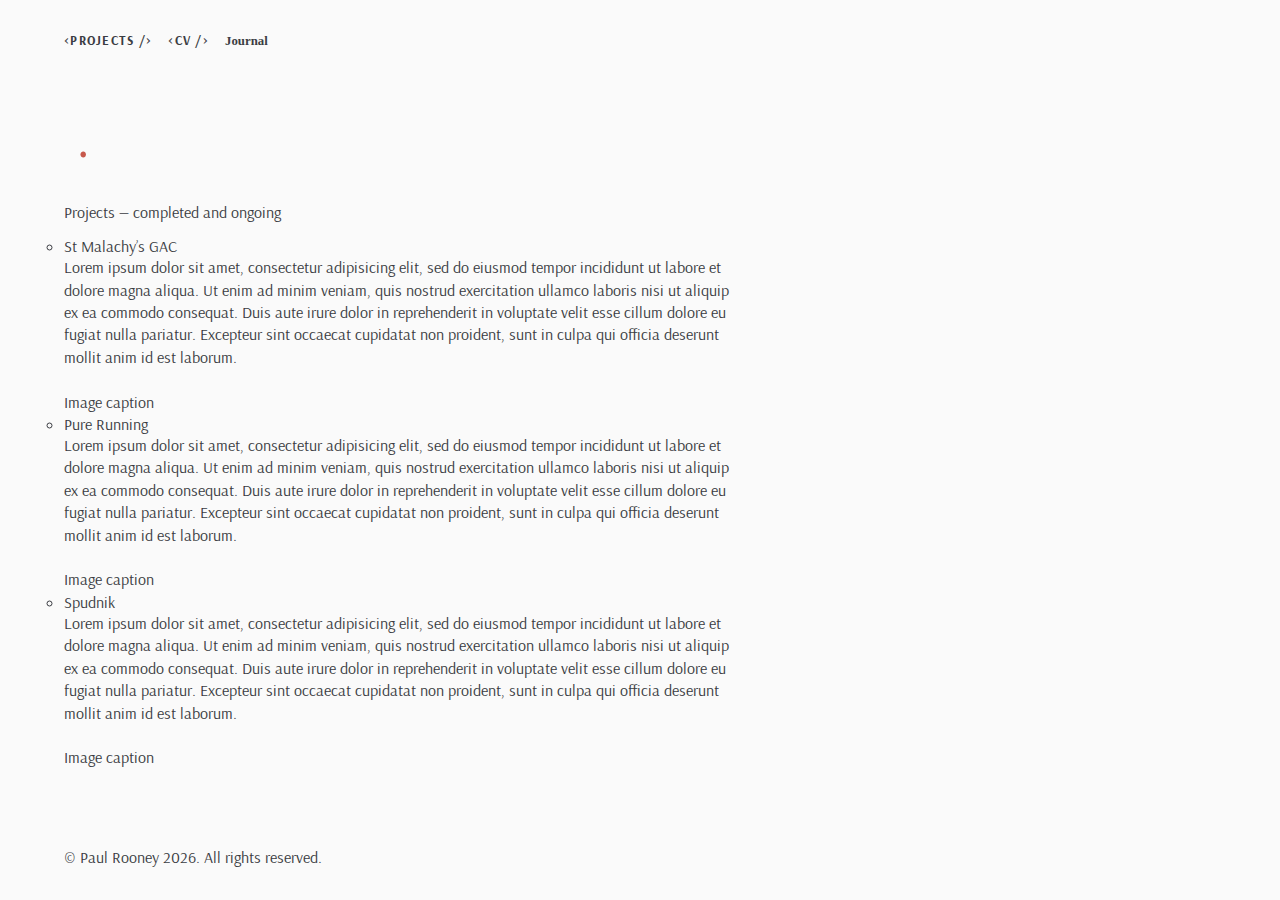
==== index.html @ 32b8b83a "Added new nav link" ====
<!DOCTYPE html>
<html lang="en" class="no-js">
<head>
  <meta charset="UTF-8">
  <meta name="viewport" content="width=device-width">

  <title>Home &middot; Paul Rooney</title>

  <link rel="preconnect" href="https://fonts.googleapis.com">
  <link rel="preconnect" href="https://fonts.gstatic.com" crossorigin>
  <link href="https://fonts.googleapis.com/css2?family=Arsenal:ital,wght@0,400;0,700;1,400&display=swap" rel="stylesheet">
  <link rel="stylesheet" href="./reset.css">
  <link rel="stylesheet" href="./typography.css">
  <link rel="stylesheet" href="./styles.css">

  <meta name="description" content="This is the personal website of Paul Rooney, a front-end web developer and designer based in Belfast, Northern Ireland">
  <link rel="canonical" href="https://www.paul-rooney.github.io">

  <!-- <link rel="icon" href="/favicon.ico">
  <link rel="icon" href="/favicon.svg" type="image/svg+xml"> -->
  <meta name="theme-color" content="#C7584B" media="(prefers-color-scheme: light)">
  <meta name="theme-color" content="#D66B74" media="(prefers-color-scheme: dark)">
</head>

<body class="body">
  <nav class="nav">
    <ul class="nav__menu">
      <li class="nav__item">
        <a href="./" class="nav__link">&lt;projects /&gt;</a>
      </li>
      <!-- <li class="nav__item">
        <a href="./thoughts" class="nav__link">Thoughts</a>
      </li> -->
      <li class="nav__item">
        <a href="./cv" class="nav__link">&lt;cv /&gt;</a>
      </li>
      <li class="nav__item">
        <a href="./journal" class="nav__link nav__link--highlight">Journal</a>
      </li>
    </ul>
  </nav>

  <header class="header">
    <!-- <h1 class="page__heading">Paul Rooney</h1>
    <h2 class="page__subheading">
      <span class="page__subheading__highlight">Front-end developer</span> in <span class="page__subheading__highlight">Belfast</span>
    </h2> -->
    <h1 class="page__heading">&nbsp;</h1>
    <h2 class="page__subheading">
      <span class="page__subheading__highlight">&nbsp;</span>
    </h2>
  </header>

  <main class="main">
    <section>
      <h2>Projects &mdash; completed and ongoing</h2>
    </section>
    <ul class="portfolio">
      <li class="portfolio__project">
        <h3>St Malachy’s GAC</h3>
        <p>Lorem ipsum dolor sit amet, consectetur adipisicing elit, sed do eiusmod tempor incididunt ut labore et dolore magna aliqua. Ut enim ad minim veniam, quis nostrud exercitation ullamco laboris nisi ut aliquip ex ea commodo consequat. Duis aute irure dolor in reprehenderit in voluptate velit esse cillum dolore eu fugiat nulla pariatur. Excepteur sint occaecat cupidatat non proident, sunt in culpa qui officia deserunt mollit anim id est laborum.</p>
        <figure>
          <picture>
            <img src="https://source.unsplash.com/random" alt="">
            <figcaption>Image caption</figcaption>
          </picture>
        </figure>
      </li>

      <li class="portfolio__project">
        <h3>Pure Running</h3>
        <p>Lorem ipsum dolor sit amet, consectetur adipisicing elit, sed do eiusmod tempor incididunt ut labore et dolore magna aliqua. Ut enim ad minim veniam, quis nostrud exercitation ullamco laboris nisi ut aliquip ex ea commodo consequat. Duis aute irure dolor in reprehenderit in voluptate velit esse cillum dolore eu fugiat nulla pariatur. Excepteur sint occaecat cupidatat non proident, sunt in culpa qui officia deserunt mollit anim id est laborum.</p>
        <figure>
          <picture>
            <img src="https://source.unsplash.com/random" alt="">
            <figcaption>Image caption</figcaption>
          </picture>
        </figure>
      </li>

      <li class="portfolio__project">
        <h3>Spudnik</h3>
        <p>Lorem ipsum dolor sit amet, consectetur adipisicing elit, sed do eiusmod tempor incididunt ut labore et dolore magna aliqua. Ut enim ad minim veniam, quis nostrud exercitation ullamco laboris nisi ut aliquip ex ea commodo consequat. Duis aute irure dolor in reprehenderit in voluptate velit esse cillum dolore eu fugiat nulla pariatur. Excepteur sint occaecat cupidatat non proident, sunt in culpa qui officia deserunt mollit anim id est laborum.</p>
        <figure>
          <picture>
            <img src="https://source.unsplash.com/random" alt="">
            <figcaption>Image caption</figcaption>
          </picture>
        </figure>
      </li>
    </ul>
  </main>

  <footer class="footer">
    <p><small>&copy; Paul Rooney <span id="date"></span>. All rights reserved.</small></p>
  </footer>

  <script async>
    document.body.querySelector('#date').textContent = new Date().getFullYear();
  </script>
</body>
</html>
---- typography.css ----
h1,
h2,
h3,
h4 {
  line-height: 1.2;
  font-family: var(--font);
  margin: 0;
}

ul {
  list-style: circle;
  padding-left: 0;
  margin: 0;
}

p,
li {
  font-family: var(--font-body);
  font-size: 1rem;
  margin: 0;
  max-width: 75ch;
}

a {
  color: inherit;
}

  a:focus,
  a:hover {
    color: var(--color-accent);
  }

address {
  font-style: normal;
}

time {
  font-style: italic;
}



.page__heading {
  font-size: 3rem;
  letter-spacing: -.0375em;
  margin-top: 3rem;
  margin-bottom: 2rem;
}

  .page__heading::after {
    content: '.';
    color: var(--color-accent);
  }

  .page__subheading {
    font-size: 1.5rem;
    font-weight: normal;
    letter-spacing: -.025em;
  }

    .page__subheading__highlight {
      color: var(--color-accent);
      font-weight: bold;
    }

@media (min-width: 900px) {

    .subsection__header {
      text-align: right;
    }

}
---- styles.css ----
:root {
  --color-accent: #C7584B;
  --gap: 2rem;
}

html:focus-within {
  scroll-behavior: smooth;
}

body {
  background-color: #FAFAFA;
  color: #3B3D43;
}

@media (prefers-color-scheme: dark) {

  body {
    --color-accent: #D66B74;
    background-color: #282C34;
    color: #A8AFBB;
  }
 
}

.body {
  display: grid;
  font-family: 'Arsenal', -apple-system, BlinkMacSystemFont, 'Segoe UI', Roboto, Helvetica, Arial, sans-serif, 'Apple Color Emoji', 'Segoe UI Emoji', 'Segoe UI Symbol';
  grid-template-columns: 1fr;
  grid-template-rows: min-content   /*  NAV   */
                      min-content   /* HEADER */
                      1fr           /*  MAIN  */
                      min-content;  /* FOOTER */
  line-height: 1.4;
  margin: 0;
  min-height: 100vh;
  text-rendering: optimizeLegibility;
}

  .nav,
  .header,
  .main,
  .footer {
    align-items: baseline;
    display: grid;
    grid-template-columns: minmax(var(--gap), 1fr)
                           minmax(min-content, 1200px)
                           minmax(var(--gap), 1fr);
  }

    .nav > *,
    .header > *,
    .main > *,
    .footer > * {
      grid-column: 2;
    }

  .footer > * {
    /* justify-self: end; */
    margin-top: 4rem;
    margin-bottom: 2rem;
    /* text-align: right; */
  }



  .nav {}

    .nav__menu {
      justify-content: flex-start;
      display: flex;
      list-style: none;
      margin-top: 2rem;
    }

      .nav__item {
        font-size: .8rem;
        font-weight: bold;
        letter-spacing: .1em;
        text-transform: uppercase;
      }

        .nav__item:not(:last-of-type) {
          margin-right: 1rem;
        }

          .nav__link {
            position: relative;
            text-decoration: none;
          }

          .nav__link--highlight {
            font-family: 'Yellowtail', cursive;
            letter-spacing: normal;
            text-transform: none;
            transform: rotateX(-2deg);
          }

            .nav__link::after {
              background-color: currentColor;
              content: '';
              height: 2px;
              position: absolute;
              top: calc(100% + 2px);
              left: 0;
              width: 100%;
              transform: scaleX(0);
            }

              .nav__link:focus::after,
              .nav__link:hover::after {
                transform: scaleX(1);
                transition: transform 125ms ease;
              }



  .section {}

    .section__heading {
      font-size: 1rem;
      letter-spacing: .1em;
      margin-top: 4rem;
      margin-bottom: 2rem;
      position: relative;
      text-transform: uppercase;
    }

      .section__heading::after {
        content: '';
        position: absolute;
        width: 5mm;
        height: 1px;
        background-color: var(--color-accent);
        bottom: -1em;
        left: 0;
      }

    .section__content {
      margin-top: 1rem;
    }



    .subsection {}

      .subsection__heading {
        font-size: 1rem;
        margin-top: 2rem;
      }

      .subsection__content {
        margin-top: 1rem;
      }

      .subsection__content ul {
        list-style-type: circle;
      }

      .subsection + .subsection {
        margin-top: 3rem;
      }



  .table {
    max-width: 75ch;
    width: 100%;
    border-spacing: 0;
    border: none;
  }

    .table__header,
    .table__content {
      vertical-align: baseline;
    }

    .table__header {
      text-align: left;
    }

      .table__heading {
        line-height: 1.2;
      }

    .table__content {
      font-style: italic;
    }

      .table__entry {
        padding: 0;
        width: 50%;
      }



  .portfolio {

  }
    .portfolio ul {
      list-style-type: none !important;
    }



@media (min-width: 900px) {

  :root {
    --gap: 4rem;
  }

  .header {
    grid-template-columns: minmax(var(--gap), 1fr)
                           minmax(min-content, 600px)
                           minmax(min-content, 600px)
                           minmax(var(--gap), 1fr);
  }

    .page__heading {
      font-size: 60px;
      grid-column: 2;
    }

      .page__subheading {
        margin-left: auto;
        font-size: 28px;
        grid-column: 3;
      }



  .section {
    display: grid;
    grid-column-gap: calc(var(--gap) / 2);
    grid-template-columns: 1fr 2fr;
  }

    .section__heading {
      grid-column: 2;
    }

    .section__content {
      grid-column: 1 / -1;

      align-items: baseline;
      display: grid;
      grid-column-gap: calc(var(--gap) / 2);
      grid-template-columns: 1fr 2fr;
      margin-top: 0;
    }



      .subsection__header {
        grid-column: 1;
      }

        .subsection__heading {
          margin-top: 0;
        }

      .subsection__content {
        grid-column: 2;
        margin-top: 0;
      }



    .section#contact,
    .section#profile {
      grid-row: 1;
    }

      .section#contact > * {
        grid-column: 1;
      }

      .section#profile > *{
        grid-column: 2;
      }

}
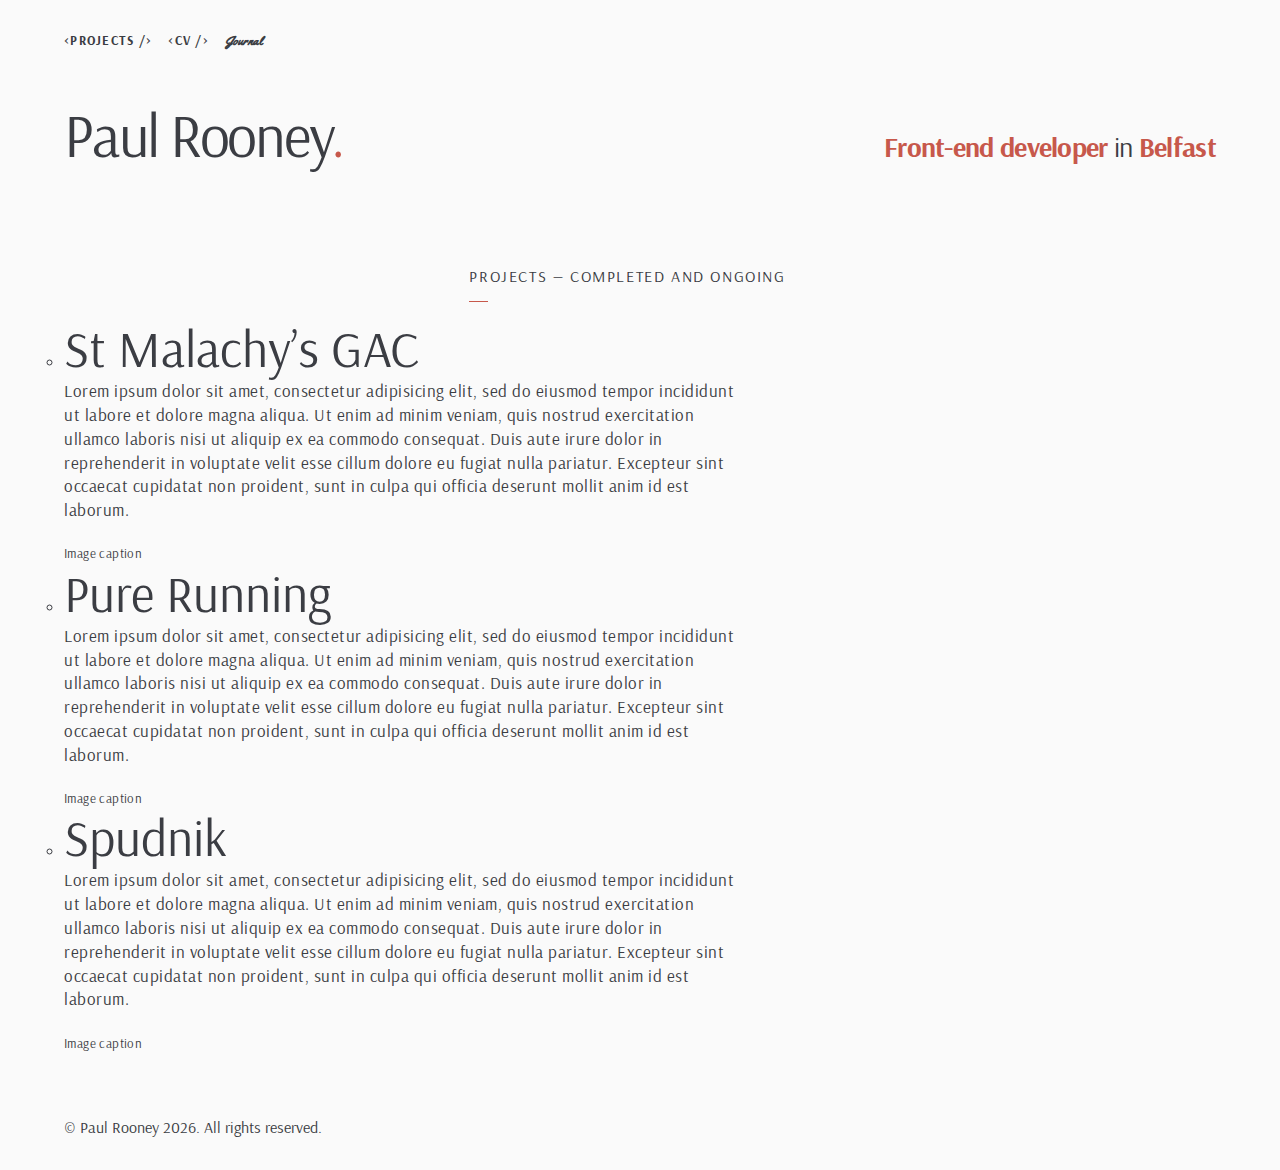
==== commit 3249ed40: "Updated type scale for index.html" ====
--- a/index.html
+++ b/index.html
@@ -7,8 +7,9 @@
   <title>Home &middot; Paul Rooney</title>
 
   <link rel="preconnect" href="https://fonts.googleapis.com">
+  <link rel="preconnect" href="https://fonts.googleapis.com">
   <link rel="preconnect" href="https://fonts.gstatic.com" crossorigin>
-  <link href="https://fonts.googleapis.com/css2?family=Arsenal:ital,wght@0,400;0,700;1,400&display=swap" rel="stylesheet">
+  <link href="https://fonts.googleapis.com/css2?family=Arsenal:ital,wght@0,400;0,700;1,400&family=Yellowtail&display=swap" rel="stylesheet">
   <link rel="stylesheet" href="./reset.css">
   <link rel="stylesheet" href="./typography.css">
   <link rel="stylesheet" href="./styles.css">
@@ -28,63 +29,56 @@
       <li class="nav__item">
         <a href="./" class="nav__link">&lt;projects /&gt;</a>
       </li>
-      <!-- <li class="nav__item">
-        <a href="./thoughts" class="nav__link">Thoughts</a>
-      </li> -->
       <li class="nav__item">
         <a href="./cv" class="nav__link">&lt;cv /&gt;</a>
       </li>
       <li class="nav__item">
-        <a href="./journal" class="nav__link nav__link--highlight">Journal</a>
+        <a href="./journal" class="nav__link  nav__link--highlight">Journal</a>
       </li>
     </ul>
   </nav>
 
   <header class="header">
-    <!-- <h1 class="page__heading">Paul Rooney</h1>
+    <h1 class="page__heading  heading-1">Paul Rooney</h1>
     <h2 class="page__subheading">
       <span class="page__subheading__highlight">Front-end developer</span> in <span class="page__subheading__highlight">Belfast</span>
-    </h2> -->
-    <h1 class="page__heading">&nbsp;</h1>
-    <h2 class="page__subheading">
-      <span class="page__subheading__highlight">&nbsp;</span>
     </h2>
   </header>
 
   <main class="main">
-    <section>
-      <h2>Projects &mdash; completed and ongoing</h2>
+    <section class="section">
+      <h2 class="section__heading  heading-2">Projects &mdash; completed and ongoing</h2>
     </section>
     <ul class="portfolio">
       <li class="portfolio__project">
-        <h3>St Malachy’s GAC</h3>
-        <p>Lorem ipsum dolor sit amet, consectetur adipisicing elit, sed do eiusmod tempor incididunt ut labore et dolore magna aliqua. Ut enim ad minim veniam, quis nostrud exercitation ullamco laboris nisi ut aliquip ex ea commodo consequat. Duis aute irure dolor in reprehenderit in voluptate velit esse cillum dolore eu fugiat nulla pariatur. Excepteur sint occaecat cupidatat non proident, sunt in culpa qui officia deserunt mollit anim id est laborum.</p>
+        <h3 class="heading-3">St Malachy’s GAC</h3>
+        <p class="body-1">Lorem ipsum dolor sit amet, consectetur adipisicing elit, sed do eiusmod tempor incididunt ut labore et dolore magna aliqua. Ut enim ad minim veniam, quis nostrud exercitation ullamco laboris nisi ut aliquip ex ea commodo consequat. Duis aute irure dolor in reprehenderit in voluptate velit esse cillum dolore eu fugiat nulla pariatur. Excepteur sint occaecat cupidatat non proident, sunt in culpa qui officia deserunt mollit anim id est laborum.</p>
         <figure>
           <picture>
             <img src="https://source.unsplash.com/random" alt="">
-            <figcaption>Image caption</figcaption>
+            <figcaption class="caption">Image caption</figcaption>
           </picture>
         </figure>
       </li>
 
       <li class="portfolio__project">
-        <h3>Pure Running</h3>
-        <p>Lorem ipsum dolor sit amet, consectetur adipisicing elit, sed do eiusmod tempor incididunt ut labore et dolore magna aliqua. Ut enim ad minim veniam, quis nostrud exercitation ullamco laboris nisi ut aliquip ex ea commodo consequat. Duis aute irure dolor in reprehenderit in voluptate velit esse cillum dolore eu fugiat nulla pariatur. Excepteur sint occaecat cupidatat non proident, sunt in culpa qui officia deserunt mollit anim id est laborum.</p>
+        <h3 class="heading-3">Pure Running</h3>
+        <p class="body-1">Lorem ipsum dolor sit amet, consectetur adipisicing elit, sed do eiusmod tempor incididunt ut labore et dolore magna aliqua. Ut enim ad minim veniam, quis nostrud exercitation ullamco laboris nisi ut aliquip ex ea commodo consequat. Duis aute irure dolor in reprehenderit in voluptate velit esse cillum dolore eu fugiat nulla pariatur. Excepteur sint occaecat cupidatat non proident, sunt in culpa qui officia deserunt mollit anim id est laborum.</p>
         <figure>
           <picture>
             <img src="https://source.unsplash.com/random" alt="">
-            <figcaption>Image caption</figcaption>
+            <figcaption class="caption">Image caption</figcaption>
           </picture>
         </figure>
       </li>
 
       <li class="portfolio__project">
-        <h3>Spudnik</h3>
-        <p>Lorem ipsum dolor sit amet, consectetur adipisicing elit, sed do eiusmod tempor incididunt ut labore et dolore magna aliqua. Ut enim ad minim veniam, quis nostrud exercitation ullamco laboris nisi ut aliquip ex ea commodo consequat. Duis aute irure dolor in reprehenderit in voluptate velit esse cillum dolore eu fugiat nulla pariatur. Excepteur sint occaecat cupidatat non proident, sunt in culpa qui officia deserunt mollit anim id est laborum.</p>
+        <h3 class="heading-3">Spudnik</h3>
+        <p class="body-1">Lorem ipsum dolor sit amet, consectetur adipisicing elit, sed do eiusmod tempor incididunt ut labore et dolore magna aliqua. Ut enim ad minim veniam, quis nostrud exercitation ullamco laboris nisi ut aliquip ex ea commodo consequat. Duis aute irure dolor in reprehenderit in voluptate velit esse cillum dolore eu fugiat nulla pariatur. Excepteur sint occaecat cupidatat non proident, sunt in culpa qui officia deserunt mollit anim id est laborum.</p>
         <figure>
           <picture>
             <img src="https://source.unsplash.com/random" alt="">
-            <figcaption>Image caption</figcaption>
+            <figcaption class="caption">Image caption</figcaption>
           </picture>
         </figure>
       </li>
--- a/typography.css
+++ b/typography.css
@@ -40,6 +40,76 @@
 
 
 
+.heading-1 {
+  font-weight: 300;
+  font-size: 102px;
+  letter-spacing: -1.5px;
+}
+.heading-2 {
+  font-weight: 300;
+  font-size: 64px;
+  letter-spacing: -0.5px;
+}
+.heading-3 {
+  font-weight: 400;
+  font-size: 51px;
+  letter-spacing: 0px;
+}
+.heading-4 {
+  font-weight: 400;
+  font-size: 36px;
+  letter-spacing: 0.25px;
+}
+.heading-5 {
+  font-weight: 400;
+  font-size: 25px;
+  letter-spacing: 0px;
+}
+.heading-6 {
+  font-weight: 500;
+  font-size: 21px;
+  letter-spacing: 0.15px;
+}
+.subtitle-1 {
+  font-weight: 400;
+  font-size: 17px;
+  letter-spacing: 0.15px;
+}
+.subtitle-2 {
+  font-weight: 500;
+  font-size: 15px;
+  letter-spacing: 0.1px;
+}
+.body-1 {
+  font-weight: 400;
+  font-size: 17px;
+  letter-spacing: 0.5px;
+}
+.body-2 {
+  font-weight: 400;
+  font-size: 15px;
+  letter-spacing: 0.25px;
+}
+.button {
+  font-weight: 500;
+  font-size: 15px;
+  letter-spacing: 1.25px;
+  text-transform: uppercase;
+}
+.caption {
+  font-weight: 400;
+  font-size: 13px;
+  letter-spacing: 0.4px;
+}
+.overline {
+  font-weight: 400;
+  font-size: 11px;
+  letter-spacing: 1.5px;
+  text-transform: uppercase;
+}
+
+
+
 .page__heading {
   font-size: 3rem;
   letter-spacing: -.0375em;
--- a/styles.css
+++ b/styles.css
@@ -153,7 +153,7 @@
         margin-top: 1rem;
       }
 
-      .subsection__content ul {
+      .subsection__list {
         list-style-type: circle;
       }
 
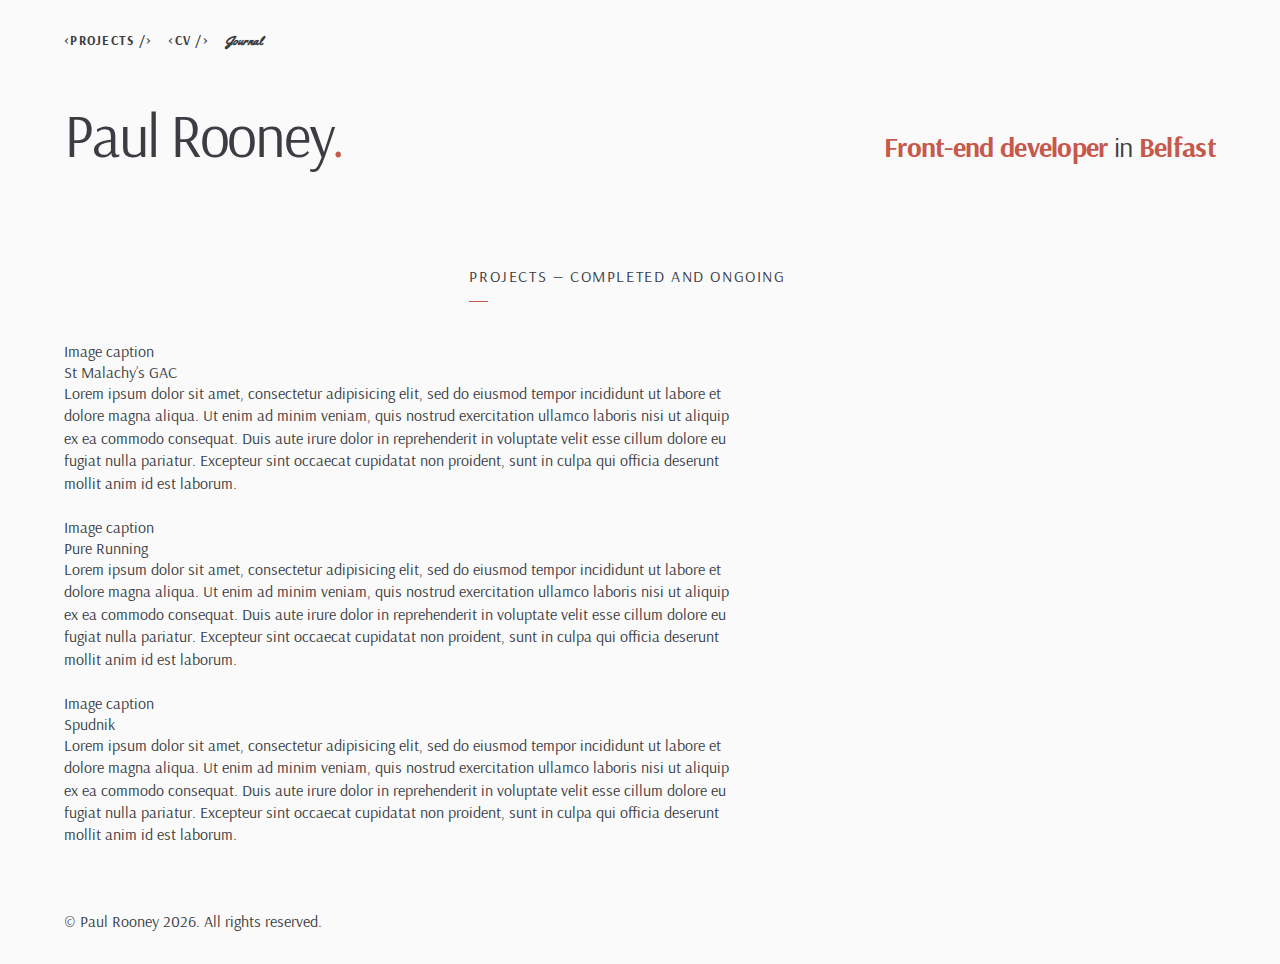
==== commit 0fd08ec6: "Removed MDC style" ====
--- a/index.html
+++ b/index.html
@@ -39,7 +39,7 @@
   </nav>
 
   <header class="header">
-    <h1 class="page__heading  heading-1">Paul Rooney</h1>
+    <h1 class="page__heading">Paul Rooney</h1>
     <h2 class="page__subheading">
       <span class="page__subheading__highlight">Front-end developer</span> in <span class="page__subheading__highlight">Belfast</span>
     </h2>
@@ -47,40 +47,40 @@
 
   <main class="main">
     <section class="section">
-      <h2 class="section__heading  heading-2">Projects &mdash; completed and ongoing</h2>
+      <h2 class="section__heading">Projects &mdash; completed and ongoing</h2>
     </section>
     <ul class="portfolio">
       <li class="portfolio__project">
-        <h3 class="heading-3">St Malachy’s GAC</h3>
-        <p class="body-1">Lorem ipsum dolor sit amet, consectetur adipisicing elit, sed do eiusmod tempor incididunt ut labore et dolore magna aliqua. Ut enim ad minim veniam, quis nostrud exercitation ullamco laboris nisi ut aliquip ex ea commodo consequat. Duis aute irure dolor in reprehenderit in voluptate velit esse cillum dolore eu fugiat nulla pariatur. Excepteur sint occaecat cupidatat non proident, sunt in culpa qui officia deserunt mollit anim id est laborum.</p>
         <figure>
           <picture>
             <img src="https://source.unsplash.com/random" alt="">
             <figcaption class="caption">Image caption</figcaption>
           </picture>
         </figure>
+        <h3>St Malachy’s GAC</h3>
+        <p>Lorem ipsum dolor sit amet, consectetur adipisicing elit, sed do eiusmod tempor incididunt ut labore et dolore magna aliqua. Ut enim ad minim veniam, quis nostrud exercitation ullamco laboris nisi ut aliquip ex ea commodo consequat. Duis aute irure dolor in reprehenderit in voluptate velit esse cillum dolore eu fugiat nulla pariatur. Excepteur sint occaecat cupidatat non proident, sunt in culpa qui officia deserunt mollit anim id est laborum.</p>
       </li>
 
       <li class="portfolio__project">
-        <h3 class="heading-3">Pure Running</h3>
-        <p class="body-1">Lorem ipsum dolor sit amet, consectetur adipisicing elit, sed do eiusmod tempor incididunt ut labore et dolore magna aliqua. Ut enim ad minim veniam, quis nostrud exercitation ullamco laboris nisi ut aliquip ex ea commodo consequat. Duis aute irure dolor in reprehenderit in voluptate velit esse cillum dolore eu fugiat nulla pariatur. Excepteur sint occaecat cupidatat non proident, sunt in culpa qui officia deserunt mollit anim id est laborum.</p>
         <figure>
           <picture>
             <img src="https://source.unsplash.com/random" alt="">
             <figcaption class="caption">Image caption</figcaption>
           </picture>
         </figure>
+        <h3>Pure Running</h3>
+        <p>Lorem ipsum dolor sit amet, consectetur adipisicing elit, sed do eiusmod tempor incididunt ut labore et dolore magna aliqua. Ut enim ad minim veniam, quis nostrud exercitation ullamco laboris nisi ut aliquip ex ea commodo consequat. Duis aute irure dolor in reprehenderit in voluptate velit esse cillum dolore eu fugiat nulla pariatur. Excepteur sint occaecat cupidatat non proident, sunt in culpa qui officia deserunt mollit anim id est laborum.</p>
       </li>
 
       <li class="portfolio__project">
-        <h3 class="heading-3">Spudnik</h3>
-        <p class="body-1">Lorem ipsum dolor sit amet, consectetur adipisicing elit, sed do eiusmod tempor incididunt ut labore et dolore magna aliqua. Ut enim ad minim veniam, quis nostrud exercitation ullamco laboris nisi ut aliquip ex ea commodo consequat. Duis aute irure dolor in reprehenderit in voluptate velit esse cillum dolore eu fugiat nulla pariatur. Excepteur sint occaecat cupidatat non proident, sunt in culpa qui officia deserunt mollit anim id est laborum.</p>
         <figure>
           <picture>
             <img src="https://source.unsplash.com/random" alt="">
             <figcaption class="caption">Image caption</figcaption>
           </picture>
         </figure>
+        <h3>Spudnik</h3>
+        <p>Lorem ipsum dolor sit amet, consectetur adipisicing elit, sed do eiusmod tempor incididunt ut labore et dolore magna aliqua. Ut enim ad minim veniam, quis nostrud exercitation ullamco laboris nisi ut aliquip ex ea commodo consequat. Duis aute irure dolor in reprehenderit in voluptate velit esse cillum dolore eu fugiat nulla pariatur. Excepteur sint occaecat cupidatat non proident, sunt in culpa qui officia deserunt mollit anim id est laborum.</p>
       </li>
     </ul>
   </main>
--- a/typography.css
+++ b/typography.css
@@ -40,76 +40,6 @@
 
 
 
-.heading-1 {
-  font-weight: 300;
-  font-size: 102px;
-  letter-spacing: -1.5px;
-}
-.heading-2 {
-  font-weight: 300;
-  font-size: 64px;
-  letter-spacing: -0.5px;
-}
-.heading-3 {
-  font-weight: 400;
-  font-size: 51px;
-  letter-spacing: 0px;
-}
-.heading-4 {
-  font-weight: 400;
-  font-size: 36px;
-  letter-spacing: 0.25px;
-}
-.heading-5 {
-  font-weight: 400;
-  font-size: 25px;
-  letter-spacing: 0px;
-}
-.heading-6 {
-  font-weight: 500;
-  font-size: 21px;
-  letter-spacing: 0.15px;
-}
-.subtitle-1 {
-  font-weight: 400;
-  font-size: 17px;
-  letter-spacing: 0.15px;
-}
-.subtitle-2 {
-  font-weight: 500;
-  font-size: 15px;
-  letter-spacing: 0.1px;
-}
-.body-1 {
-  font-weight: 400;
-  font-size: 17px;
-  letter-spacing: 0.5px;
-}
-.body-2 {
-  font-weight: 400;
-  font-size: 15px;
-  letter-spacing: 0.25px;
-}
-.button {
-  font-weight: 500;
-  font-size: 15px;
-  letter-spacing: 1.25px;
-  text-transform: uppercase;
-}
-.caption {
-  font-weight: 400;
-  font-size: 13px;
-  letter-spacing: 0.4px;
-}
-.overline {
-  font-weight: 400;
-  font-size: 11px;
-  letter-spacing: 1.5px;
-  text-transform: uppercase;
-}
-
-
-
 .page__heading {
   font-size: 3rem;
   letter-spacing: -.0375em;
--- a/styles.css
+++ b/styles.css
@@ -195,10 +195,10 @@
 
 
   .portfolio {
-
-  }
-    .portfolio ul {
-      list-style-type: none !important;
+    list-style-type: none;
+  }
+    .portfolio__project {
+      
     }
 
 
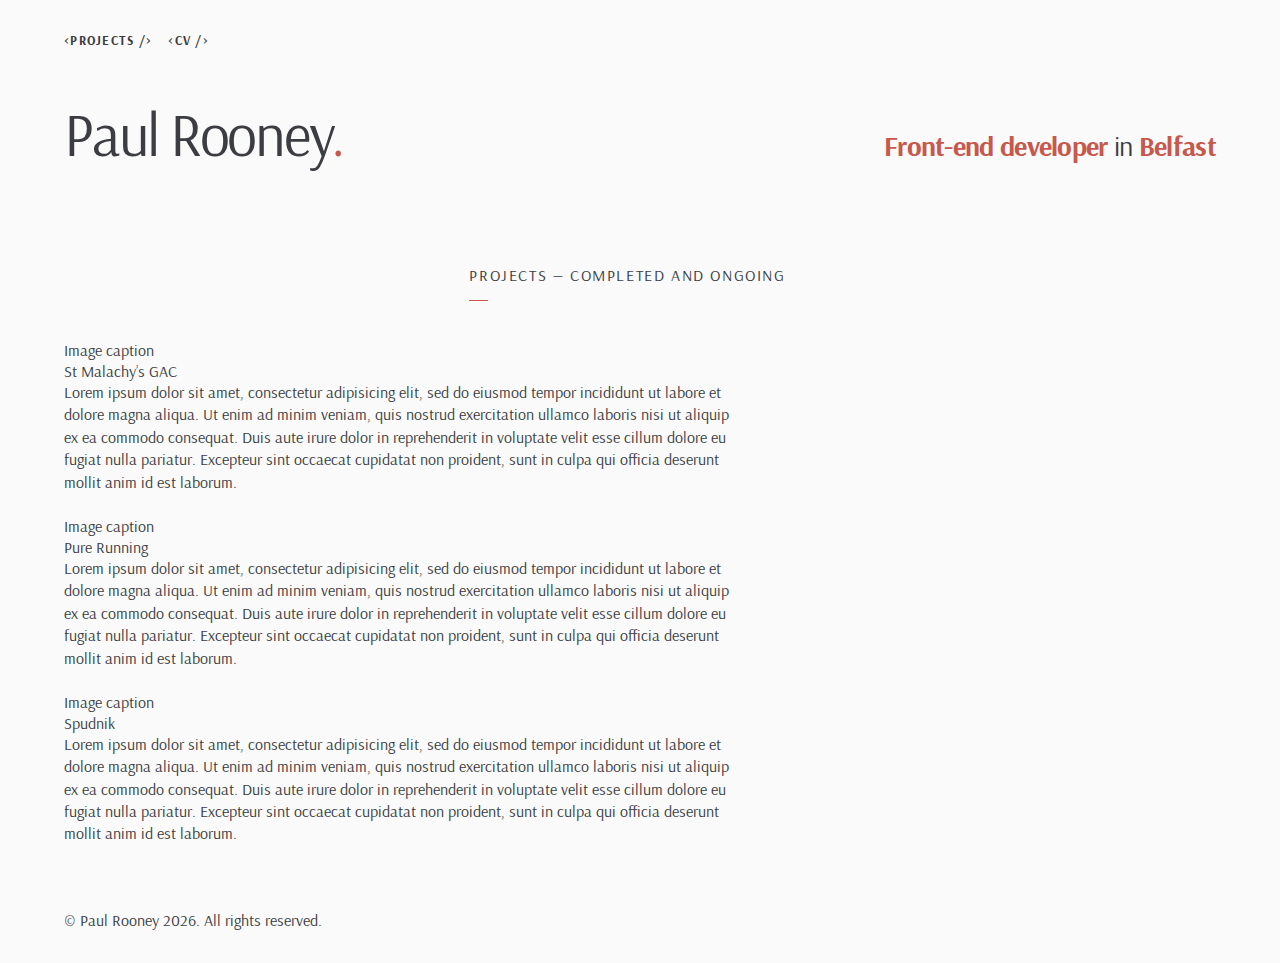
==== commit fe3f0b4c: "Began work on a beta-thoughts page" ====
--- a/index.html
+++ b/index.html
@@ -7,9 +7,8 @@
   <title>Home &middot; Paul Rooney</title>
 
   <link rel="preconnect" href="https://fonts.googleapis.com">
-  <link rel="preconnect" href="https://fonts.googleapis.com">
   <link rel="preconnect" href="https://fonts.gstatic.com" crossorigin>
-  <link href="https://fonts.googleapis.com/css2?family=Arsenal:ital,wght@0,400;0,700;1,400&family=Yellowtail&display=swap" rel="stylesheet">
+  <link href="https://fonts.googleapis.com/css2?family=Arsenal:ital,wght@0,400;0,700;1,400;1,700&display=swap" rel="stylesheet">
   <link rel="stylesheet" href="./reset.css">
   <link rel="stylesheet" href="./typography.css">
   <link rel="stylesheet" href="./styles.css">
@@ -32,9 +31,9 @@
       <li class="nav__item">
         <a href="./cv" class="nav__link">&lt;cv /&gt;</a>
       </li>
-      <li class="nav__item">
+      <!-- <li class="nav__item">
         <a href="./journal" class="nav__link  nav__link--highlight">Journal</a>
-      </li>
+      </li> -->
     </ul>
   </nav>
 
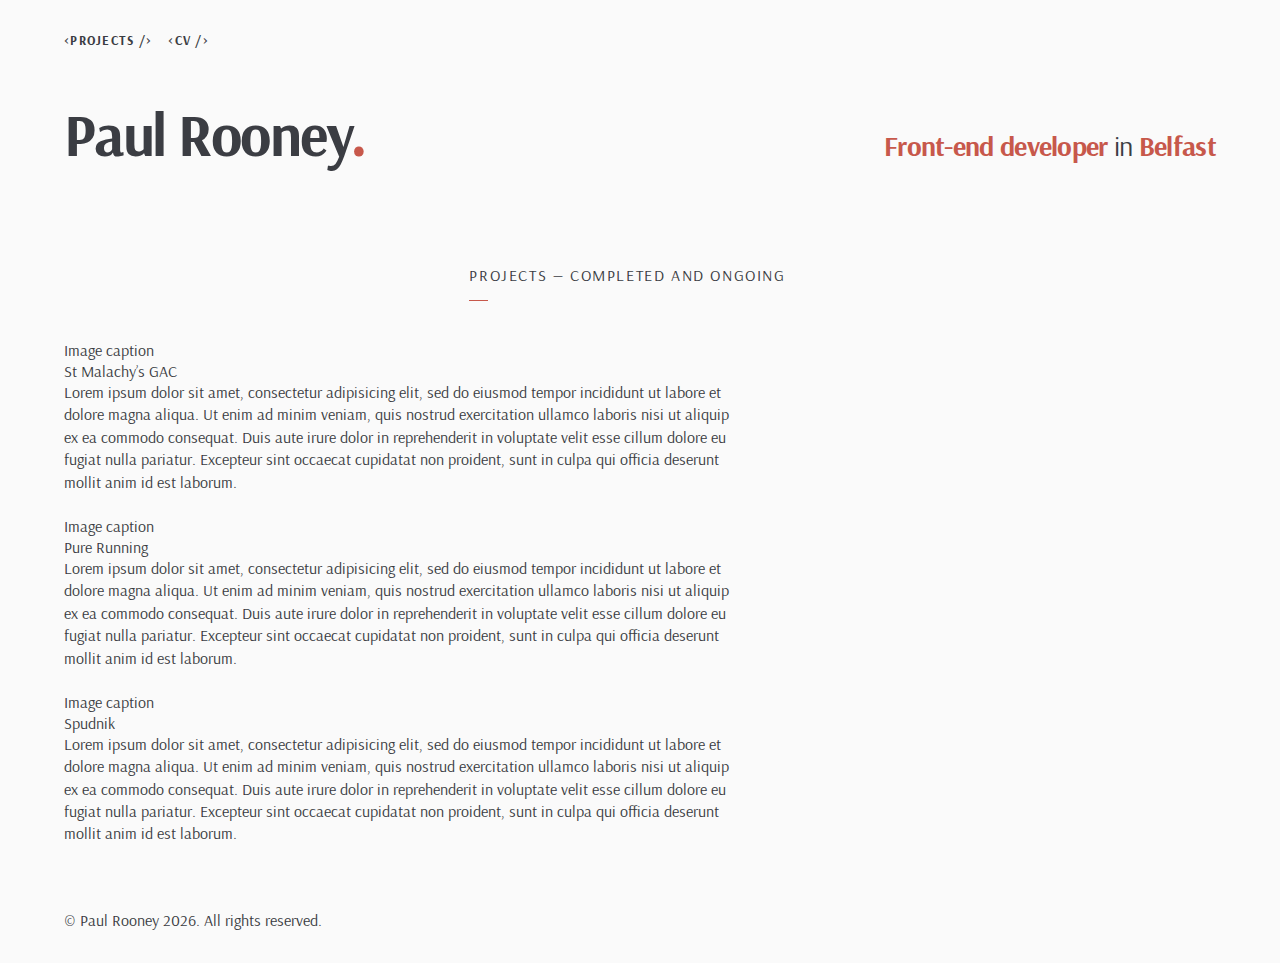
==== commit f3e4ac00: "Amended Google fonts across the board, and updated thoughts.html" ====
--- a/index.html
+++ b/index.html
@@ -8,7 +8,7 @@
 
   <link rel="preconnect" href="https://fonts.googleapis.com">
   <link rel="preconnect" href="https://fonts.gstatic.com" crossorigin>
-  <link href="https://fonts.googleapis.com/css2?family=Arsenal:ital,wght@0,400;0,700;1,400;1,700&display=swap" rel="stylesheet">
+  <link href="https://fonts.googleapis.com/css2?family=Arsenal:ital,wght@0,400;0,700;1,400;1,700&family=DM+Mono:wght@300&family=Share+Tech+Mono&display=swap" rel="stylesheet">
   <link rel="stylesheet" href="./reset.css">
   <link rel="stylesheet" href="./typography.css">
   <link rel="stylesheet" href="./styles.css">
--- a/typography.css
+++ b/typography.css
@@ -38,10 +38,15 @@
   font-style: italic;
 }
 
-
+code,
+pre {
+  font-family: 'Share Tech Mono', monospace;
+  font-size: .8rem;
+}
 
 .page__heading {
   font-size: 3rem;
+  font-weight: bold;
   letter-spacing: -.0375em;
   margin-top: 3rem;
   margin-bottom: 2rem;
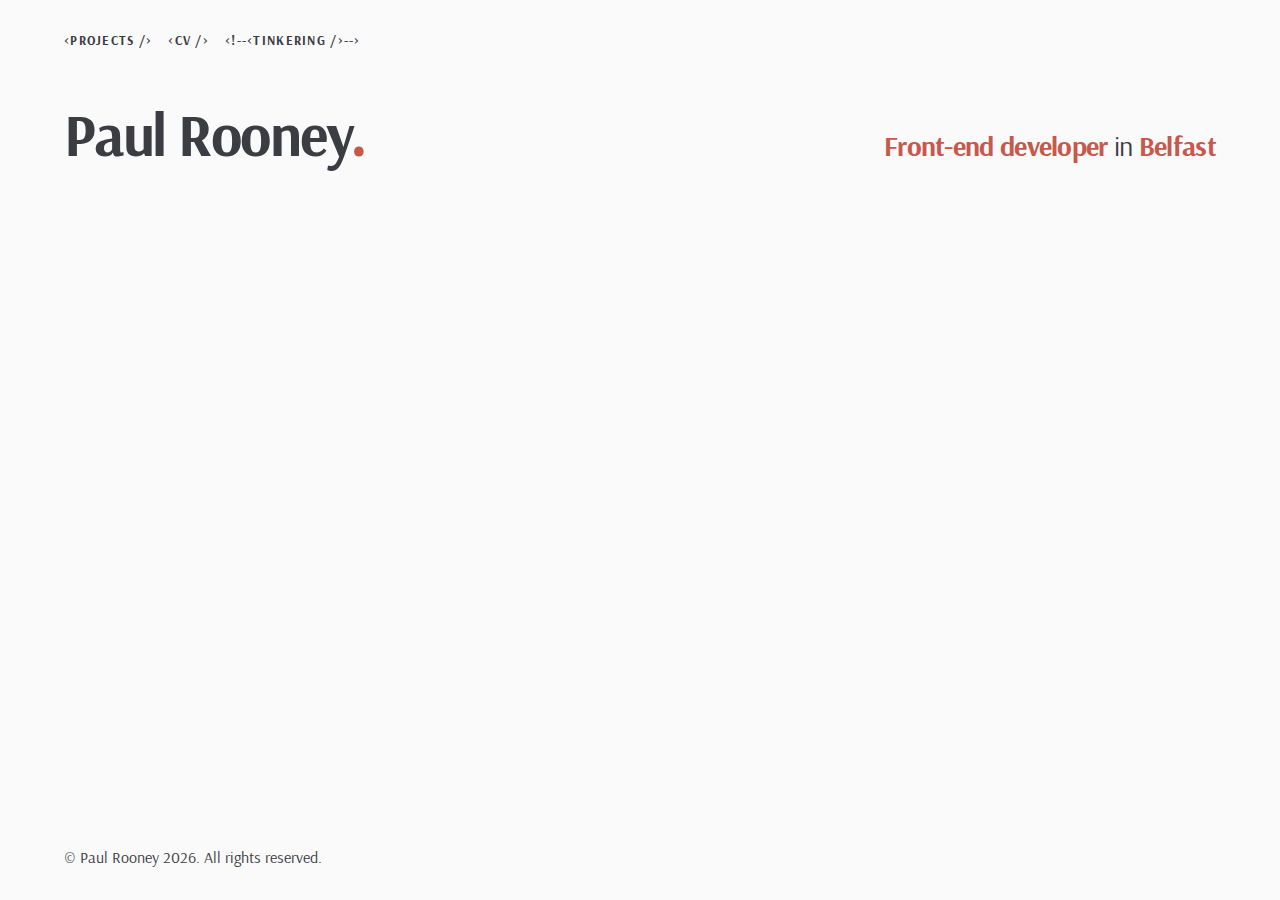
==== commit 72d95a2b: "Changed thoughts to tinkering and standardised nav across pages" ====
--- a/index.html
+++ b/index.html
@@ -31,9 +31,9 @@
       <li class="nav__item">
         <a href="./cv" class="nav__link">&lt;cv /&gt;</a>
       </li>
-      <!-- <li class="nav__item">
-        <a href="./journal" class="nav__link  nav__link--highlight">Journal</a>
-      </li> -->
+      <li class="nav__item">
+        <a href="./tinkering" class="nav__link">&lt;!--&lt;tinkering /&gt;--&gt;</a>
+      </li>
     </ul>
   </nav>
 
@@ -45,7 +45,7 @@
   </header>
 
   <main class="main">
-    <section class="section">
+    <!-- <section class="section">
       <h2 class="section__heading">Projects &mdash; completed and ongoing</h2>
     </section>
     <ul class="portfolio">
@@ -81,7 +81,7 @@
         <h3>Spudnik</h3>
         <p>Lorem ipsum dolor sit amet, consectetur adipisicing elit, sed do eiusmod tempor incididunt ut labore et dolore magna aliqua. Ut enim ad minim veniam, quis nostrud exercitation ullamco laboris nisi ut aliquip ex ea commodo consequat. Duis aute irure dolor in reprehenderit in voluptate velit esse cillum dolore eu fugiat nulla pariatur. Excepteur sint occaecat cupidatat non proident, sunt in culpa qui officia deserunt mollit anim id est laborum.</p>
       </li>
-    </ul>
+    </ul> -->
   </main>
 
   <footer class="footer">
--- a/typography.css
+++ b/typography.css
@@ -41,7 +41,12 @@
 code,
 pre {
   font-family: 'Share Tech Mono', monospace;
-  font-size: .8rem;
+  white-space: pre-wrap;
+}
+
+pre {
+  overflow-x: scroll;
+  width: 80ch;
 }
 
 .page__heading {
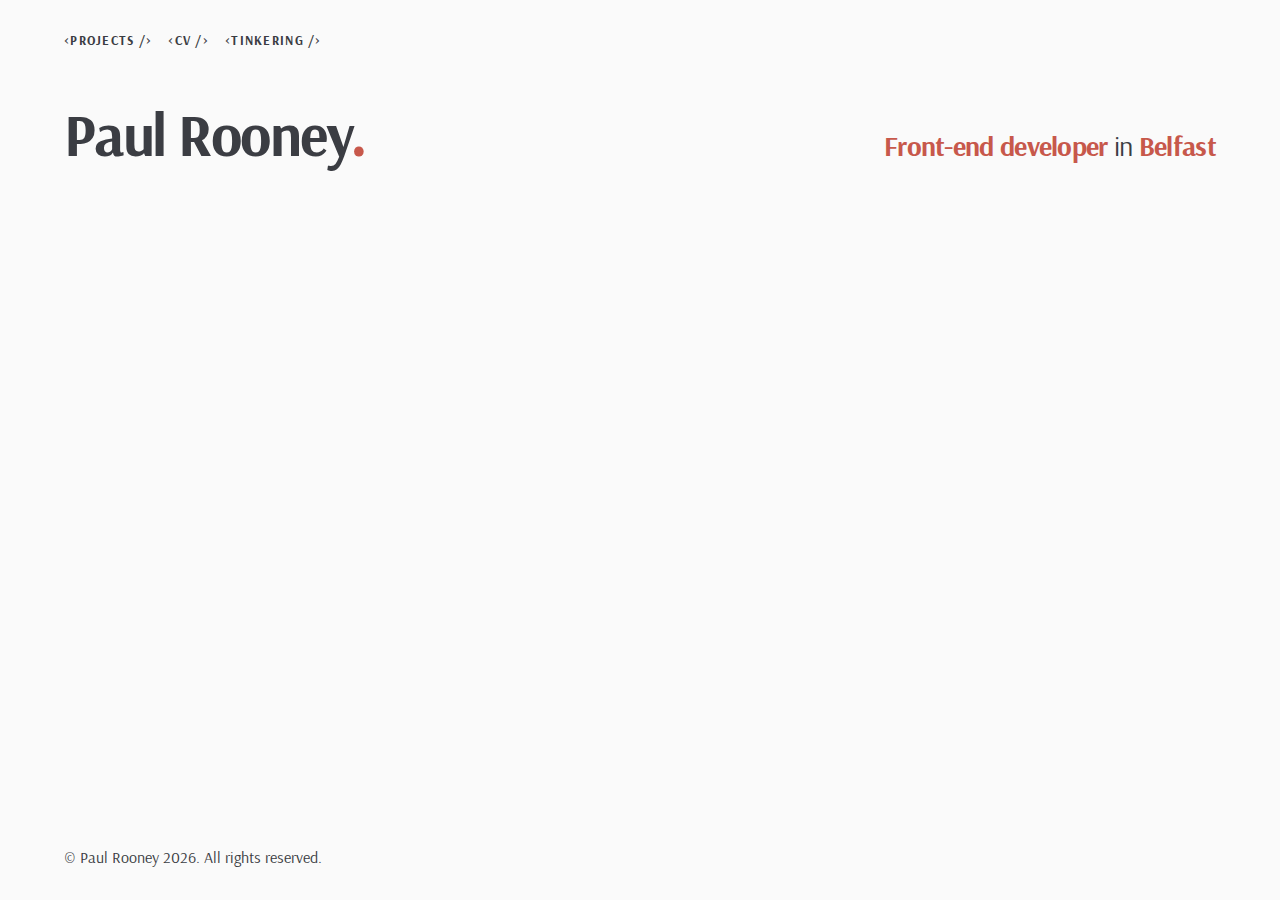
==== commit 6776774c: "Amended nav" ====
--- a/index.html
+++ b/index.html
@@ -32,7 +32,7 @@
         <a href="./cv" class="nav__link">&lt;cv /&gt;</a>
       </li>
       <li class="nav__item">
-        <a href="./tinkering" class="nav__link">&lt;!--&lt;tinkering /&gt;--&gt;</a>
+        <a href="./tinkering" class="nav__link">&lt;tinkering /&gt;</a>
       </li>
     </ul>
   </nav>
--- a/typography.css
+++ b/typography.css
@@ -40,7 +40,7 @@
 
 code,
 pre {
-  font-family: 'Share Tech Mono', monospace;
+  font-family: 'DM Mono', 'Share Tech Mono', monospace;
   white-space: pre-wrap;
 }
 
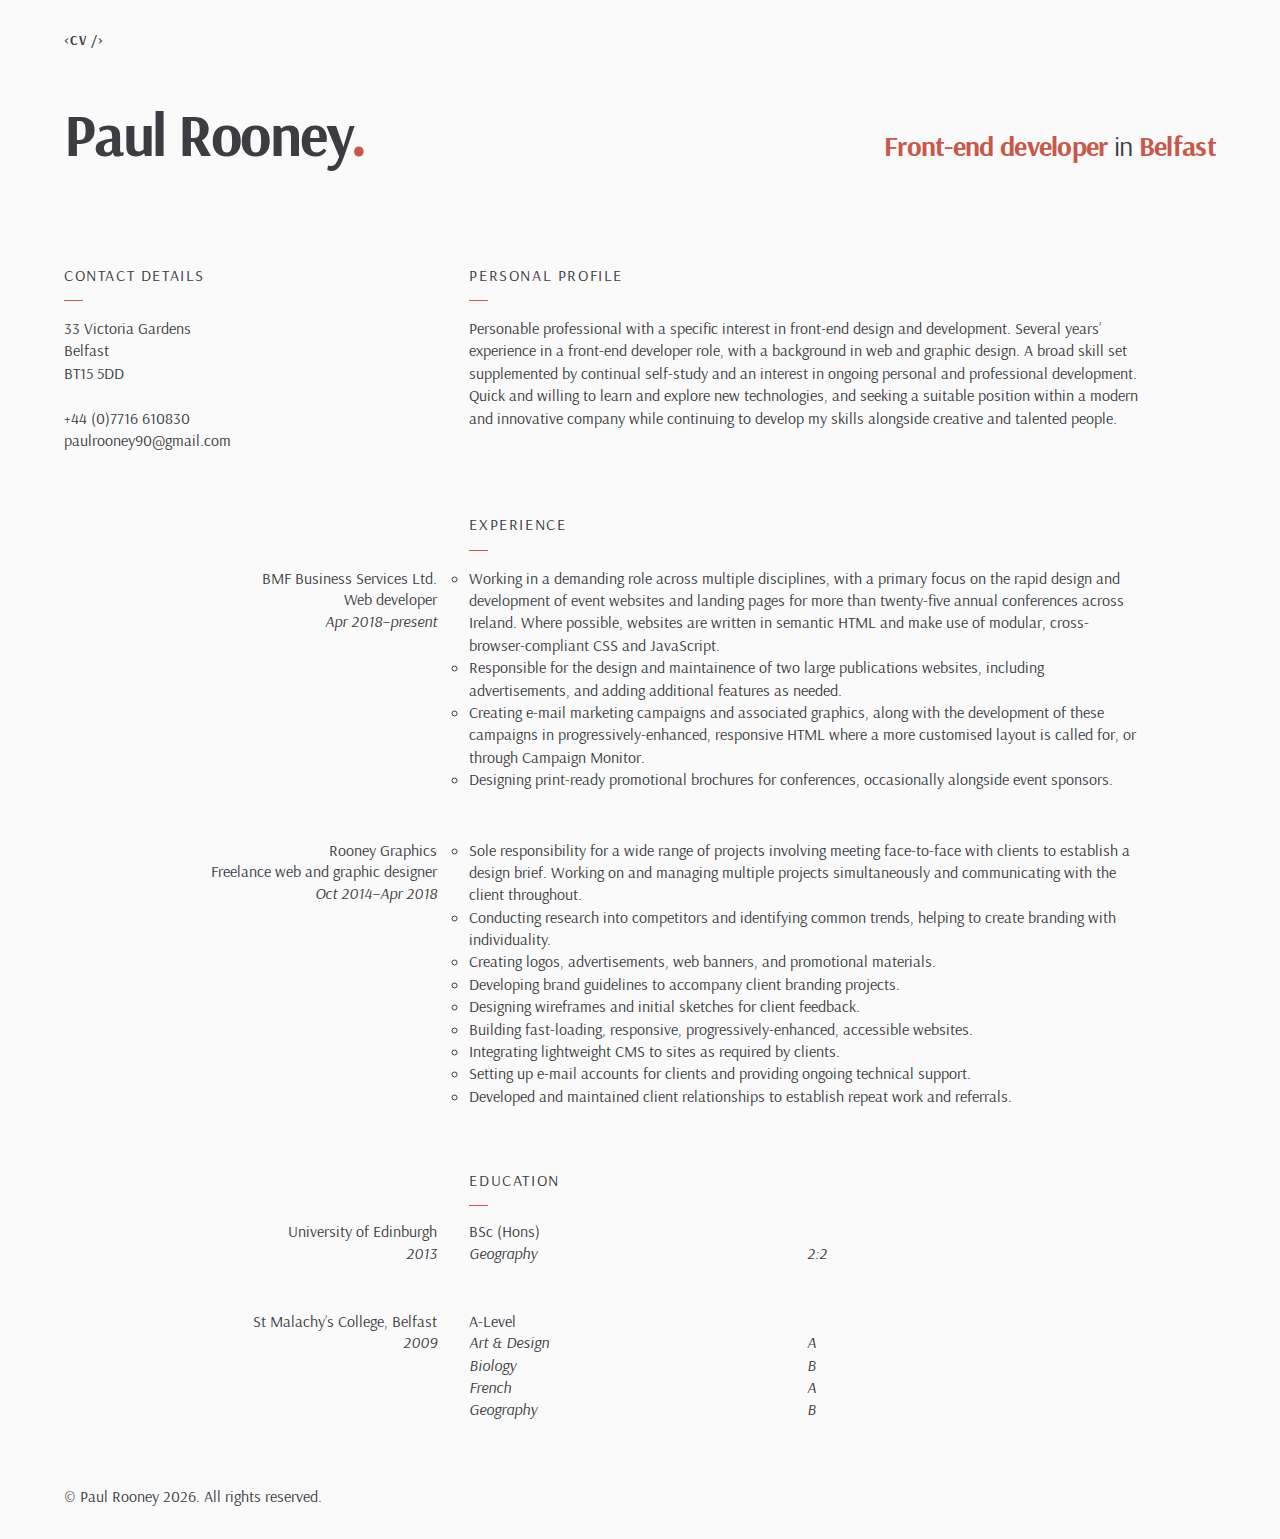
==== commit 06e02f4e: ".gitignore rules update" ====
--- a/index.html
+++ b/index.html
@@ -4,7 +4,7 @@
   <meta charset="UTF-8">
   <meta name="viewport" content="width=device-width">
 
-  <title>Home &middot; Paul Rooney</title>
+  <title>CV &middot; Paul Rooney</title>
 
   <link rel="preconnect" href="https://fonts.googleapis.com">
   <link rel="preconnect" href="https://fonts.gstatic.com" crossorigin>
@@ -14,7 +14,7 @@
   <link rel="stylesheet" href="./styles.css">
 
   <meta name="description" content="This is the personal website of Paul Rooney, a front-end web developer and designer based in Belfast, Northern Ireland">
-  <link rel="canonical" href="https://www.paul-rooney.github.io">
+  <link rel="canonical" href="https://www.paul-rooney.github.io/">
 
   <!-- <link rel="icon" href="/favicon.ico">
   <link rel="icon" href="/favicon.svg" type="image/svg+xml"> -->
@@ -25,15 +25,15 @@
 <body class="body">
   <nav class="nav">
     <ul class="nav__menu">
+      <!-- <li class="nav__item">
+        <a href="./" class="nav__link">&lt;projects /&gt;</a>
+      </li> -->
       <li class="nav__item">
-        <a href="./" class="nav__link">&lt;projects /&gt;</a>
+        <a href="./" class="nav__link">&lt;cv /&gt;</a>
       </li>
-      <li class="nav__item">
-        <a href="./cv" class="nav__link">&lt;cv /&gt;</a>
-      </li>
-      <li class="nav__item">
+      <!-- <li class="nav__item">
         <a href="./tinkering" class="nav__link">&lt;tinkering /&gt;</a>
-      </li>
+      </li> -->
     </ul>
   </nav>
 
@@ -45,43 +45,127 @@
   </header>
 
   <main class="main">
-    <!-- <section class="section">
-      <h2 class="section__heading">Projects &mdash; completed and ongoing</h2>
+    <section id="contact" class="section">
+      <h2 class="section__heading">Contact details</h2>
+      <address class="">
+        33 Victoria Gardens<br>
+        Belfast<br>
+        BT15 5DD<br>
+        <br>
+        <a href="tel:00447716610830">+44 (0)7716 610830</a><br>
+        <a href="mailto:paulrooney90@gmail.com?subject=You&rsquo;re%20hired!">paulrooney90@gmail.com</a>
+      </address>
     </section>
-    <ul class="portfolio">
-      <li class="portfolio__project">
-        <figure>
-          <picture>
-            <img src="https://source.unsplash.com/random" alt="">
-            <figcaption class="caption">Image caption</figcaption>
-          </picture>
-        </figure>
-        <h3>St Malachy’s GAC</h3>
-        <p>Lorem ipsum dolor sit amet, consectetur adipisicing elit, sed do eiusmod tempor incididunt ut labore et dolore magna aliqua. Ut enim ad minim veniam, quis nostrud exercitation ullamco laboris nisi ut aliquip ex ea commodo consequat. Duis aute irure dolor in reprehenderit in voluptate velit esse cillum dolore eu fugiat nulla pariatur. Excepteur sint occaecat cupidatat non proident, sunt in culpa qui officia deserunt mollit anim id est laborum.</p>
-      </li>
 
-      <li class="portfolio__project">
-        <figure>
-          <picture>
-            <img src="https://source.unsplash.com/random" alt="">
-            <figcaption class="caption">Image caption</figcaption>
-          </picture>
-        </figure>
-        <h3>Pure Running</h3>
-        <p>Lorem ipsum dolor sit amet, consectetur adipisicing elit, sed do eiusmod tempor incididunt ut labore et dolore magna aliqua. Ut enim ad minim veniam, quis nostrud exercitation ullamco laboris nisi ut aliquip ex ea commodo consequat. Duis aute irure dolor in reprehenderit in voluptate velit esse cillum dolore eu fugiat nulla pariatur. Excepteur sint occaecat cupidatat non proident, sunt in culpa qui officia deserunt mollit anim id est laborum.</p>
-      </li>
 
-      <li class="portfolio__project">
-        <figure>
-          <picture>
-            <img src="https://source.unsplash.com/random" alt="">
-            <figcaption class="caption">Image caption</figcaption>
-          </picture>
-        </figure>
-        <h3>Spudnik</h3>
-        <p>Lorem ipsum dolor sit amet, consectetur adipisicing elit, sed do eiusmod tempor incididunt ut labore et dolore magna aliqua. Ut enim ad minim veniam, quis nostrud exercitation ullamco laboris nisi ut aliquip ex ea commodo consequat. Duis aute irure dolor in reprehenderit in voluptate velit esse cillum dolore eu fugiat nulla pariatur. Excepteur sint occaecat cupidatat non proident, sunt in culpa qui officia deserunt mollit anim id est laborum.</p>
-      </li>
-    </ul> -->
+
+    <section id="profile" class="section">
+      <h2 class="section__heading">Personal profile</h2>
+      <p>Personable professional with a specific interest in front-end design and development. Several years’ experience in a front-end developer role, with a background in web and graphic design. A broad skill set supplemented by continual self-study and an interest in ongoing personal and professional development. Quick and willing to learn and explore new technologies, and seeking a suitable position within a modern and innovative company while continuing to develop my skills alongside creative and talented people.</p>
+    </section>
+
+
+
+    <section id="experience" class="section">
+      <h2 class="section__heading">Experience</h2>
+      <article class="section__content subsection">
+        <header class="subsection__header">
+          <h3 class="subsection__heading">BMF Business Services Ltd.</h3>
+          <p>Web developer</p>
+          <p><time>Apr 2018&ndash;present</time></p>
+        </header>
+        <main class="subsection__content">
+          <ul class="subsection__list">
+            <li>Working in a demanding role across multiple disciplines, with a primary focus on the rapid design and development of event websites and landing pages for more than twenty-five annual conferences across Ireland. Where possible, websites are written in semantic HTML and make use of modular, cross-browser-compliant CSS and JavaScript.</li>
+            <li>Responsible for the design and maintainence of two large publications websites, including advertisements, and adding additional features as needed.</li>
+            <li>Creating e-mail marketing campaigns and associated graphics, along with the development of these campaigns in progressively-enhanced, responsive HTML where a more customised layout is called for, or through Campaign Monitor.</li>
+            <li>Designing print-ready promotional brochures for conferences, occasionally alongside event sponsors.</li>
+          </ul>
+        </main>
+      </article>
+
+      <article class="section__content subsection">
+        <header class="subsection__header">
+          <h3 class="subsection__heading">Rooney Graphics</h3>
+          <p>Freelance web and graphic designer</p>
+          <p><time>Oct 2014&ndash;Apr 2018</time></p>
+        </header>
+        <main class="subsection__content">
+          <ul class="subsection__list">
+            <li>Sole responsibility for a wide range of projects involving meeting face-to-face with clients to establish a design brief. Working on and managing multiple projects simultaneously and communicating with the client throughout.</li>
+            <li>Conducting research into competitors and identifying common trends, helping to create branding with individuality.</li>
+            <li>Creating logos, advertisements, web banners, and promotional materials.</li>
+            <li>Developing brand guidelines to accompany client branding projects.</li>
+            <li>Designing wireframes and initial sketches for client feedback.</li>
+            <li>Building fast-loading, responsive, progressively-enhanced, accessible websites.</li>
+            <li>Integrating lightweight CMS to sites as required by clients.</li>
+            <li>Setting up e-mail accounts for clients and providing ongoing technical support.</li>
+            <li>Developed and maintained client relationships to establish repeat work and referrals.</li>
+          </ul>
+        </main>
+      </article>
+    </section>
+
+
+
+    <section id="education" class="section">
+      <h2 class="section__heading">Education</h2>
+      <article class="section__content subsection">
+        <header class="subsection__header">
+          <h3 class="subsection__heading">University of Edinburgh</h3>
+          <p><time>2013</time></p>
+        </header>
+        <main class="subsection__content">
+          <table class="table">
+            <thead class="table__header">
+              <tr>
+                <th colspan="2" class="table__heading">BSc (Hons)</th>
+              </tr>
+            </thead>
+            <tbody class="table__content">
+              <tr>
+                <td class="table__entry">Geography</td>
+                <td class="table__entry">2:2</td>
+              </tr>
+            </tbody>
+          </table>
+        </main>
+      </article>
+
+      <article class="section__content subsection">
+        <header class="subsection__header">
+          <h3 class="subsection__heading">St Malachy’s College, Belfast</h3>
+          <p><time>2009</time></p>
+        </header>
+        <main class="subsection__content">
+          <table class="table">
+            <thead class="table__header">
+              <tr>
+                <th colspan="2" class="table__heading">A-Level</th>
+              </tr>
+            </thead>
+            <tbody class="table__content">
+              <tr>
+                <td class="table__entry">Art &amp; Design</td>
+                <td class="table__entry">A</td>
+              </tr>
+              <tr>
+                <td class="table__entry">Biology</td>
+                <td class="table__entry">B</td>
+              </tr>
+              <tr>
+                <td class="table__entry">French</td>
+                <td class="table__entry">A</td>
+              </tr>
+              <tr>
+                <td class="table__entry">Geography</td>
+                <td class="table__entry">B</td>
+              </tr>
+            </tbody>
+          </table>
+        </main>
+      </article>
+    </section>
   </main>
 
   <footer class="footer">
